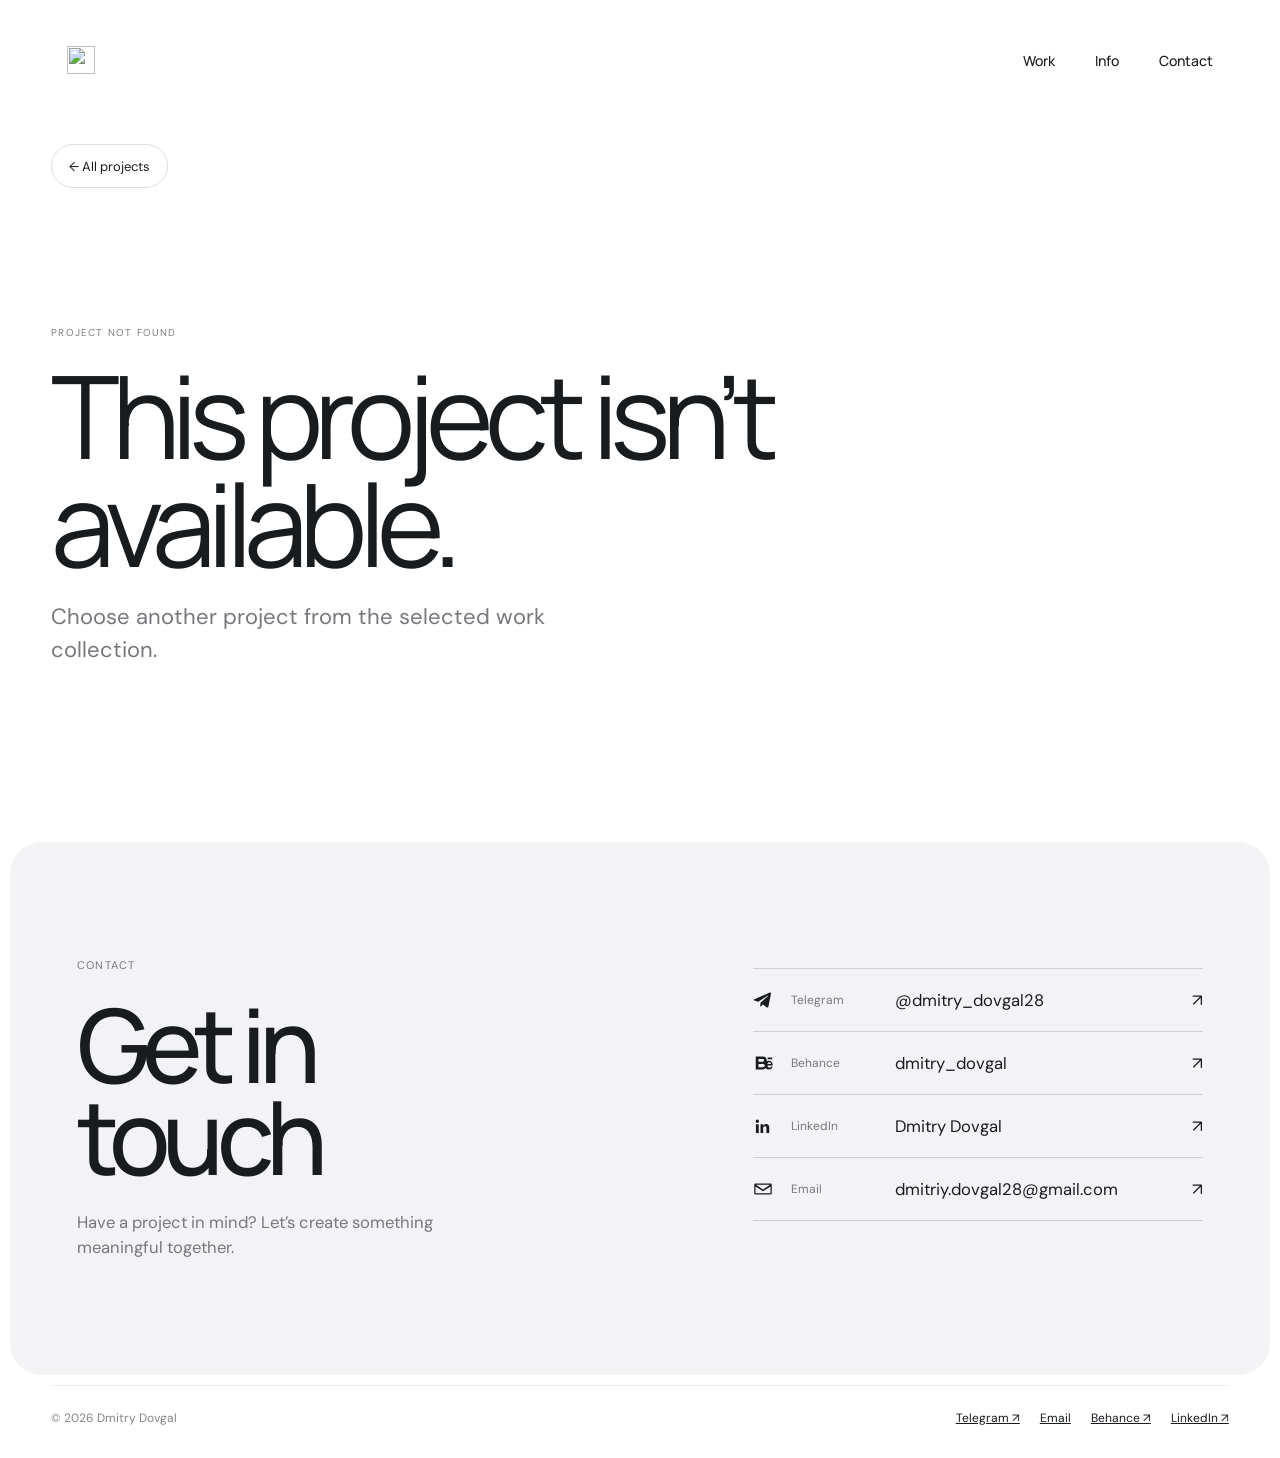
==== case.html @ e8cbb415 "Optimize images, static logo, update Info, unify contact block - Convert case/home images to WebP (a" ====
<!doctype html>
<html lang="en">
<head>
  <meta charset="utf-8" />
  <meta name="viewport" content="width=device-width, initial-scale=1" />
  <meta name="theme-color" content="#ffffff" />
  <meta name="description" content="Selected design project by Dmitry Dovgal." />
  <title>Selected project — Dmitry Dovgal</title>
  <script>try { sessionStorage.setItem('portfolio-preloader-seen', '1'); } catch {}</script>
  <link rel="preconnect" href="https://fonts.googleapis.com" />
  <link rel="preconnect" href="https://fonts.gstatic.com" crossorigin />
  <link href="https://fonts.googleapis.com/css2?family=DM+Sans:wght@300;400;500;600&family=Manrope:wght@300;400;500;600&display=swap" rel="stylesheet" />
  <link rel="stylesheet" href="./case.css" />
  <link rel="stylesheet" href="./cursor.css" />
  <script src="./case.js" defer></script>
  <script src="./cursor.js" defer></script>
</head>
<body>
  <header class="case-header">
    <a class="brand case-logo" href="./index.html?skipPreloader=1#top" aria-label="Dmitry Dovgal — home">
      <span class="brand-mark-shell"><img class="brand-mark" src="./assets/de-pedrini-logo.svg" alt="" /></span>
    </a>
    <nav class="main-nav" aria-label="Main navigation"><a href="./index.html?skipPreloader=1#top">Work</a><a href="./index.html?about=1&amp;skipPreloader=1#top">Info</a><a href="mailto:dmitriy.dovgal28@gmail.com">Contact</a></nav>
  </header>
  <main id="case-content" class="case-page">
    <a class="case-back" href="./index.html?skipPreloader=1#top">← All projects</a>
    <section class="case-intro">
      <p class="case-eyebrow" id="case-category">SELECTED PROJECT</p>
      <h1 id="case-title">Loading project…</h1>
      <p class="case-summary" id="case-summary"></p>
    </section>
    <figure class="case-cover"><img id="case-image" alt="" /><figcaption id="case-caption"></figcaption></figure>
    <section class="case-overview">
      <div><p class="case-eyebrow">PROJECT OVERVIEW</p><h2 id="overview-title"></h2></div>
      <p id="overview-copy"></p>
    </section>
    <nav class="case-pagination" aria-label="Browse projects"><a id="previous-project" href="#"><span>PREVIOUS PROJECT</span><strong>←</strong></a><a id="next-project" href="#"><span>NEXT PROJECT</span><strong>→</strong></a></nav>
  </main>
  <section class="contact-section" id="contact" aria-labelledby="contact-title">
    <div class="contact-copy"><p class="contact-eyebrow">CONTACT</p><h2 id="contact-title">Get in<br />touch</h2><p>Have a project in mind? Let’s create something meaningful together.</p></div>
    <nav class="contact-links" aria-label="Contact links">
      <a href="https://t.me/dmitry_dovgal28" target="_blank" rel="noreferrer"><svg class="contact-icon" viewBox="0 0 24 24" aria-hidden="true"><path d="M21.6 4.4 18.4 20c-.2 1.1-.8 1.4-1.7.9l-4.8-3.5-2.3 2.2c-.3.3-.5.5-1 .5l.4-4.9 9-8.1c.4-.4-.1-.6-.6-.2L6.3 14.1l-4.7-1.5c-1-.3-1-1 .2-1.5L20.1 3c.9-.3 1.7.2 1.5 1.4Z"/></svg><span>Telegram</span><strong>@dmitry_dovgal28</strong><i aria-hidden="true">↗</i></a>
      <a href="https://www.behance.net/dmitry_dovgal" target="_blank" rel="noreferrer"><svg class="contact-icon contact-icon--brand" viewBox="0 0 24 24" aria-hidden="true"><path d="M3 5h8a4 4 0 0 1 2.7 7A4.2 4.2 0 0 1 11 19H3V5Zm3 2.5v3.2h4.3c1.1 0 1.8-.6 1.8-1.6s-.7-1.6-1.8-1.6H6Zm0 5.6v3.4h4.8c1.2 0 2-.6 2-1.7s-.8-1.7-2-1.7H6ZM16 6h5v1.8h-5V6Zm5.5 8.6h-5.7c.1 1.6.9 2.4 2.3 2.4.9 0 1.7-.4 1.9-1.1h1.4c-.4 2.1-1.8 3.2-4 3.2-2.7 0-4.3-1.8-4.3-4.7s1.7-4.8 4.3-4.8 4.1 1.8 4.1 4.6v.4Zm-5.7-1.4h4c-.1-1.2-.8-1.9-1.9-1.9-1.2 0-1.9.7-2.1 1.9Z"/></svg><span>Behance</span><strong>dmitry_dovgal</strong><i aria-hidden="true">↗</i></a>
      <a href="https://www.linkedin.com/in/dmitry-dovgal-58674675/" target="_blank" rel="noreferrer"><svg class="contact-icon" viewBox="0 0 24 24" aria-hidden="true"><path d="M5.2 8.3a2 2 0 1 0 0-4 2 2 0 0 0 0 4ZM3.5 9.8h3.4v10.7H3.5V9.8Zm5.5 0h3.2v1.5h.1a3.5 3.5 0 0 1 3.2-1.8c3.4 0 4 2.2 4 5v6h-3.4v-5.3c0-1.3 0-2.9-1.8-2.9s-2.1 1.4-2.1 2.8v5.4H9V9.8Z"/></svg><span>LinkedIn</span><strong>Dmitry Dovgal</strong><i aria-hidden="true">↗</i></a>
      <a href="mailto:dmitriy.dovgal28@gmail.com"><svg class="contact-icon" viewBox="0 0 24 24" aria-hidden="true"><path d="M3 5.5h18A1.5 1.5 0 0 1 22.5 7v10a1.5 1.5 0 0 1-1.5 1.5H3A1.5 1.5 0 0 1 1.5 17V7A1.5 1.5 0 0 1 3 5.5Zm9 7.1 8.3-5.6H3.7l8.3 5.6Zm0 2.2L3 9v8h18V9l-9 5.8Z"/></svg><span>Email</span><strong>dmitriy.dovgal28@gmail.com</strong><i aria-hidden="true">↗</i></a>
    </nav>
  </section>
  <footer class="case-footer"><span>© <span id="year"></span> Dmitry Dovgal</span><div><a href="https://t.me/dmitry_dovgal28" target="_blank" rel="noreferrer">Telegram ↗</a><a href="mailto:dmitriy.dovgal28@gmail.com">Email</a><a href="https://www.behance.net/dmitry_dovgal" target="_blank" rel="noreferrer">Behance ↗</a><a href="https://www.linkedin.com/in/dmitry-dovgal-58674675/" target="_blank" rel="noreferrer">LinkedIn ↗</a></div></footer>
  <button class="case-scroll-top" id="case-scroll-top" type="button" aria-label="Scroll to top"><span>Up</span><span class="case-scroll-top-arrow" aria-hidden="true">↑</span></button>
</body>
</html>
---- case.css ----
:root{color-scheme:light;--ink:#191c1f;--muted:#77777d;--blue:#345de8;--pad:clamp(20px,4vw,64px);--ease:cubic-bezier(.22,1,.36,1)}*{box-sizing:border-box}html{scroll-behavior:smooth}body{margin:0;color:var(--ink);font-family:"DM Sans",sans-serif;-webkit-font-smoothing:antialiased}.case-header{height:78px;padding:0 var(--pad);display:flex;align-items:center;justify-content:space-between}.case-logo{display:flex;align-items:center;gap:11px;font-size:13px}.case-logo img{width:28px;height:28px;object-fit:contain}.case-header nav{display:flex;gap:26px;font-size:13px}.case-header a,.case-footer a{transition:color .22s ease}.case-header a:hover,.case-footer a:hover,.case-back:hover{color:var(--blue)}.case-page{padding:24px var(--pad) 100px;max-width:1800px;margin:auto}.case-back{display:inline-block;color:#77777d;font-size:13px;transition:color .22s ease}.case-intro{padding:clamp(65px,10vw,150px) 0 clamp(38px,6vw,82px);max-width:920px}.case-eyebrow{color:#7d7d83;font-size:10px;letter-spacing:.12em;text-transform:uppercase}.case-intro h1{font-family:Manrope,"DM Sans",sans-serif;font-size:clamp(48px,9vw,132px);letter-spacing:-.075em;line-height:.94;font-weight:400;margin:22px 0}.case-summary{max-width:580px;color:#77777d;font-size:clamp(16px,1.8vw,22px);line-height:1.5;margin:0}.case-cover{position:relative;margin:0;overflow:hidden;border-radius:clamp(18px,3vw,40px);background:#f1eff8;aspect-ratio:2/1}.case-cover img{width:100%;height:100%;display:block;object-fit:cover;animation:cover-in 1.1s var(--ease) both}.case-cover figcaption{position:absolute;left:clamp(20px,3vw,48px);bottom:clamp(18px,2.8vw,42px);color:white;font-size:12px;text-shadow:0 2px 10px #0006}.case-cover::after{content:"";position:absolute;inset:50% 0 0;background:linear-gradient(transparent,#0005);pointer-events:none}.case-cover figcaption{z-index:1}.case-cover--superearn{background:radial-gradient(ellipse at 20% 22%,#fff 0 5%,transparent 34%),radial-gradient(ellipse at 82% 18%,rgba(255,255,255,.9),transparent 33%),linear-gradient(155deg,#cff1ff 10%,#e4f7ff 45%,#cff1ff 100%)}.case-cover--superearn #case-image{position:absolute;left:-5%;top:5%;width:76%;height:130%;object-fit:contain}.case-cover-layer{position:absolute!important;z-index:1;object-fit:contain!important}.case-cover-welcome{right:1%;top:14%;width:43%;height:112%!important}.case-cover-mascot{right:7%;top:2%;width:23%;height:54%!important}.case-cover--superearn figcaption{color:#191c1f;text-shadow:none;z-index:4}.case-cover--superearn::after{z-index:3;background:linear-gradient(transparent,rgba(255,255,255,.35))}.case-cover--deepden #case-image{object-position:center}.case-cover--crocobit #case-image{object-position:top}.case-cover--artbot #case-image{object-position:center}.case-overview{display:grid;grid-template-columns:minmax(180px,.7fr) minmax(260px,1fr);gap:40px;padding:clamp(55px,8vw,110px) 0;border-bottom:1px solid #e9e9eb}.case-overview h2{font-family:Manrope,sans-serif;font-size:clamp(30px,4vw,56px);letter-spacing:-.06em;line-height:1;margin:16px 0}.case-overview>p{max-width:580px;color:#6e6e74;line-height:1.7;font-size:16px;margin:24px 0 0}.case-pagination{display:grid;grid-template-columns:1fr 1fr;gap:20px;padding-top:26px}.case-pagination a{display:grid;grid-template-columns:1fr auto;align-items:center;gap:10px;padding:20px 0;color:var(--ink)}.case-pagination a:last-child{text-align:right}.case-pagination span{font-size:9px;letter-spacing:.1em;color:#85858a}.case-pagination strong{font-size:22px;font-weight:400;grid-row:1/3;grid-column:2}.case-pagination a:last-child strong{grid-column:1;grid-row:1/3}.case-pagination b{font-size:15px;font-weight:500;grid-column:1}.case-pagination a:last-child b{grid-column:2}.case-footer{margin:0 var(--pad);padding:24px 0 32px;border-top:1px solid #ededed;display:flex;justify-content:space-between;color:#858589;font-size:12px}.case-footer div{display:flex;gap:20px}.case-footer a{color:var(--ink)}@keyframes cover-in{from{opacity:.3;transform:scale(1.025)}to{opacity:1;transform:scale(1)}}@media(max-width:700px){.case-header{height:64px}.case-header nav{gap:15px;font-size:12px}.case-logo span{display:none}.case-page{padding-top:16px;padding-bottom:62px}.case-intro{padding-top:80px}.case-cover{aspect-ratio:1.08/1;border-radius:20px}.case-overview{grid-template-columns:1fr;gap:4px;padding:48px 0}.case-overview>p{margin-top:8px}.case-pagination{gap:10px}.case-pagination a{padding:15px 0}.case-pagination b{font-size:13px}.case-footer{font-size:11px;gap:12px;flex-direction:column}.case-footer div{gap:15px}}@media(prefers-reduced-motion:reduce){*,*::before,*::after{animation-duration:.01ms!important;scroll-behavior:auto!important;transition-duration:.01ms!important}}

/* BeeXpay editorial case layout */
.case-page--beexpay .case-intro{max-width:1100px;padding-top:clamp(58px,8vw,112px);padding-bottom:clamp(42px,6vw,82px)}
.case-page--beexpay .case-intro h1{font-size:clamp(58px,10vw,144px);margin:18px 0 24px}
.case-page--beexpay .case-cover{aspect-ratio:auto;border-radius:clamp(18px,2.4vw,34px);background:#f3eff9;box-shadow:0 26px 90px #34237c12}
.case-page--beexpay .case-cover img{height:auto;object-fit:contain}
.case-page--beexpay .case-cover::after,.case-page--beexpay .case-cover figcaption{display:none}
.case-page--beexpay .case-overview{border-bottom:0;padding:clamp(62px,9vw,132px) 0 clamp(58px,8vw,110px)}
.case-page--beexpay .case-overview>p{max-width:690px}
.beexpay-details{border-top:1px solid #e9e9eb}
.beexpay-brief{display:grid;grid-template-columns:minmax(250px,.8fr) minmax(300px,1fr);gap:clamp(32px,8vw,130px);padding:clamp(62px,9vw,128px) 0;border-bottom:1px solid #e9e9eb}
.beexpay-brief h2,.beexpay-deliverables h2,.beexpay-gallery-heading h2{font:400 clamp(34px,5.2vw,72px)/.98 Manrope,"DM Sans",sans-serif;letter-spacing:-.065em;margin:18px 0 0;max-width:620px}
.beexpay-brief-copy{max-width:650px;padding-top:12px;color:#74747a;font-size:clamp(15px,1.35vw,18px);line-height:1.75}
.beexpay-brief-copy p{margin:0 0 18px}
.beexpay-facts{display:grid;grid-template-columns:1.15fr 1.4fr .65fr;gap:clamp(28px,5vw,76px);padding:clamp(44px,6vw,82px) 0;border-bottom:1px solid #e9e9eb}
.beexpay-facts .case-eyebrow,.beexpay-deliverables .case-eyebrow,.beexpay-gallery .case-eyebrow{margin:0 0 20px}
.beexpay-project-info{display:grid;grid-template-columns:minmax(250px,.8fr) minmax(300px,1fr);gap:clamp(32px,8vw,130px);padding:clamp(62px,9vw,128px) 0;border-bottom:1px solid #e9e9eb}
.beexpay-project-info-heading h2{font:600 clamp(38px,4.4vw,64px)/.98 Manrope,"DM Sans",sans-serif;letter-spacing:-.06em;margin:16px 0 0;max-width:620px}
.beexpay-project-facts{display:grid;grid-template-columns:1fr 1fr;gap:0 30px;margin:0;padding-top:10px}
.beexpay-project-facts>div{padding:18px 0;border-bottom:1px solid rgba(25,28,31,.12)}
.beexpay-project-facts dt{margin:0 0 7px;color:#85858a;font-size:11px;letter-spacing:.08em;text-transform:uppercase}
.beexpay-project-facts dd{margin:0;color:#3e3e44;font-size:15px;line-height:1.55}
.beexpay-project-facts>div:nth-last-child(-n+2){border-bottom:0}
.beexpay-project-facts .beexpay-project-facts-wide{grid-column:1/-1;padding-top:24px}
.project-facts{display:grid;grid-template-columns:minmax(250px,.8fr) minmax(300px,1fr);gap:clamp(32px,8vw,130px);padding:clamp(62px,9vw,128px) 0;border-bottom:1px solid color-mix(in srgb,var(--ink) 14%,transparent)}
.project-facts-heading h2{font:600 clamp(38px,4.4vw,64px)/.98 Manrope,"DM Sans",sans-serif;letter-spacing:-.06em;margin:16px 0 0;max-width:620px;color:var(--ink)}
.project-fact-list{display:grid;grid-template-columns:1fr 1fr;gap:0 30px;margin:0;padding-top:10px}
.project-fact-list>div{padding:18px 0;border-bottom:1px solid color-mix(in srgb,var(--ink) 14%,transparent)}
.project-fact-list dt{margin:0 0 7px;color:var(--muted);font-size:11px;letter-spacing:.08em;text-transform:uppercase}
.project-fact-list dd{margin:0;color:var(--ink);font-size:15px;line-height:1.55}
.project-fact-list .project-fact-wide{grid-column:1/-1}
.project-fact-list>div:last-child{border-bottom:0}
.project-metric-list{display:grid;grid-template-columns:repeat(3,minmax(0,1fr));gap:16px;margin-top:10px!important}
.project-metric-list>span{display:flex;flex-direction:column;gap:6px}
.project-metric-list strong{color:var(--blue);font:600 clamp(28px,3vw,42px)/1 Manrope,"DM Sans",sans-serif;letter-spacing:-.06em}
.project-metric-list small{color:var(--muted);font-size:11px;line-height:1.35}
.beexpay-tags,.beexpay-list{list-style:none;margin:0;padding:0}
.beexpay-tags{display:flex;flex-wrap:wrap;gap:8px}
.beexpay-tags li{border:1px solid #e6e5e9;border-radius:99px;padding:9px 13px;font-size:12px;color:#55555c;background:#fff9}
.beexpay-list{display:grid;gap:12px;color:#55555c;font-size:13px;line-height:1.5}
.beexpay-deliverables{display:grid;grid-template-columns:minmax(250px,.8fr) minmax(350px,1fr);gap:clamp(32px,8vw,130px);padding:clamp(62px,9vw,128px) 0;border-bottom:1px solid #e9e9eb}
.beexpay-list--columns{grid-template-columns:1fr 1fr;gap:14px 30px;padding-top:10px}
.beexpay-list--columns li{position:relative;padding-left:17px}
.beexpay-list--columns li::before{content:"";position:absolute;width:5px;height:5px;left:0;top:.62em;border-radius:50%;background:#a18ef3}
.beexpay-gallery{padding-top:clamp(64px,9vw,128px)}
.beexpay-gallery-heading{margin-bottom:clamp(30px,5vw,68px)}
.beexpay-gallery-heading h2{margin-top:14px}
.beexpay-shot{margin:0 0 clamp(34px,5vw,70px)}
.beexpay-shot img{display:block;width:100%;height:auto;border-radius:clamp(14px,2vw,28px);background:#f1edf6;box-shadow:0 24px 80px #34237c0d}
.beexpay-shot figcaption{display:flex;gap:16px;align-items:center;padding:14px 4px 0;color:#77777d;font-size:12px}
.beexpay-shot figcaption span{font-size:10px;letter-spacing:.1em;color:#a18ef3}
.reveal-on-scroll{opacity:0;transform:translateY(28px);transition:opacity .8s var(--ease),transform .8s var(--ease)}
.reveal-on-scroll.is-visible{opacity:1;transform:translateY(0)}
@media(max-width:760px){.case-page--beexpay .case-intro{padding-top:70px}.case-page--beexpay .case-intro h1{font-size:clamp(58px,16vw,94px)}.beexpay-brief,.beexpay-project-info,.beexpay-deliverables,.project-facts{grid-template-columns:1fr;gap:24px}.beexpay-project-facts,.project-fact-list{padding-top:0;gap:0 18px}.beexpay-project-facts dd,.project-fact-list dd{font-size:14px}.project-metric-list{gap:10px}.project-metric-list strong{font-size:30px}.project-metric-list small{font-size:10px}.beexpay-facts{grid-template-columns:1fr 1fr;gap:34px 24px}.beexpay-facts>div:nth-child(2){grid-column:1/-1}.beexpay-list--columns{grid-template-columns:1fr}.beexpay-shot figcaption{padding-top:10px}}
@media(max-width:440px){.beexpay-facts{grid-template-columns:1fr}.beexpay-facts>div:nth-child(2){grid-column:auto}}
@media(prefers-reduced-motion:reduce){.reveal-on-scroll{opacity:1;transform:none}}
.beexpay-live-link{display:inline-flex;align-items:center;gap:22px;margin-top:24px;padding:13px 17px;border:1px solid #dfdfe3;border-radius:999px;color:var(--ink);font-size:13px;text-decoration:none;transition:background .25s ease,color .25s ease,border-color .25s ease,transform .25s var(--ease)}
.beexpay-live-link span{font-size:16px;transition:transform .25s var(--ease)}
.beexpay-live-link:hover{color:#fff;background:#191c1f;border-color:#191c1f;transform:translateY(-2px)}
.beexpay-live-link:hover span{transform:translate(2px,-2px)}
@media(max-width:760px){.beexpay-live-link{margin-top:20px}}
.case-logo span{display:none}
.case-back{height:44px;display:inline-flex;align-items:center;gap:10px;padding:0 17px;border:1px solid rgba(255,255,255,.62);border-radius:999px;background:rgba(255,255,255,.3);backdrop-filter:blur(14px) saturate(1.35);-webkit-backdrop-filter:blur(14px) saturate(1.35);box-shadow:0 8px 28px rgba(15,15,18,.1),inset 0 1px 0 rgba(255,255,255,.5);color:var(--ink);font-size:13px;transition:background .25s ease,box-shadow .25s ease,transform .3s var(--ease)}
.case-back:hover{color:var(--ink);background:rgba(255,255,255,.55);box-shadow:0 10px 32px rgba(15,15,18,.14),inset 0 1px 0 rgba(255,255,255,.62);transform:translateY(-1px)}
.case-page--beexpay .case-cover{width:100%;max-width:100%;margin-left:0}
.case-page--beexpay .beexpay-shot img{width:100%;max-width:100%;height:auto;margin-left:0;object-fit:cover}
.beexpay-shot figcaption{display:none}
.beexpay-gallery-heading h2{margin-top:0}
.case-pagination a{grid-template-columns:minmax(0,1fr) auto;grid-template-rows:auto auto;column-gap:12px;row-gap:6px}
.case-pagination a span{grid-column:1;grid-row:1}
.case-pagination a b{grid-column:1;grid-row:2}
.case-pagination a strong{grid-column:2;grid-row:1/3;align-self:center;justify-self:end;line-height:1}
.case-pagination a:last-child span,.case-pagination a:last-child b{grid-column:2}
.case-pagination a:last-child strong{grid-column:1;justify-self:start}
.case-page--beexpay .case-overview h2,.case-page--beexpay .beexpay-brief h2,.case-page--beexpay .beexpay-deliverables h2,.case-page--beexpay .beexpay-gallery-heading h2{font-family:Manrope,"DM Sans",sans-serif;font-size:clamp(38px,4.4vw,64px);font-weight:600;letter-spacing:-.06em;line-height:.98;margin:16px 0 0}
.case-page--beexpay .case-overview,.case-page--beexpay .beexpay-brief,.case-page--beexpay .beexpay-deliverables{grid-template-columns:minmax(0,.8fr) minmax(0,1fr);column-gap:clamp(32px,6vw,92px);align-items:start}
.case-page--beexpay .case-overview>p,.case-page--beexpay .beexpay-brief-copy,.case-page--beexpay .beexpay-deliverables .beexpay-list{max-width:unset;padding-top:40px;margin-top:0;color:#6e6e74;font-size:16px;line-height:1.7;font-weight:400}
.case-page--beexpay .beexpay-list--columns{grid-template-columns:1fr}
@media(max-width:760px){.case-page--beexpay .case-overview,.case-page--beexpay .beexpay-brief,.case-page--beexpay .beexpay-deliverables{grid-template-columns:1fr;gap:24px}.case-page--beexpay .case-overview>p,.case-page--beexpay .beexpay-brief-copy,.case-page--beexpay .beexpay-deliverables .beexpay-list{padding-top:0;font-size:15px}}
.case-page--evadex .case-intro{max-width:1100px;padding-top:clamp(58px,8vw,112px);padding-bottom:clamp(42px,6vw,82px)}
.case-page--evadex .case-intro h1{font-size:clamp(58px,10vw,144px);margin:18px 0 24px}
.case-page--evadex .case-cover{aspect-ratio:auto;border-radius:clamp(18px,2.4vw,34px);background:#030605;box-shadow:0 26px 90px #03120e22}
.case-page--evadex .case-cover img{height:auto;object-fit:contain}
.case-page--evadex .case-cover::after,.case-page--evadex .case-cover figcaption{display:none}
.case-page--evadex .case-overview{border-bottom:0;padding:clamp(62px,9vw,132px) 0 clamp(58px,8vw,110px)}
.case-page--evadex .case-overview>p{max-width:unset}
.case-page--evadex .case-overview h2,.case-page--evadex .evadex-brief h2,.case-page--evadex .evadex-deliverables h2,.case-page--evadex .evadex-gallery-heading h2{font-family:Manrope,"DM Sans",sans-serif;font-size:clamp(38px,4.4vw,64px);font-weight:600;letter-spacing:-.06em;line-height:.98;margin:16px 0 0}
.case-page--evadex .case-overview,.case-page--evadex .evadex-brief,.case-page--evadex .evadex-deliverables{grid-template-columns:minmax(0,.8fr) minmax(0,1fr);column-gap:clamp(32px,6vw,92px);align-items:start}
.case-page--evadex .case-overview>p,.evadex-brief-copy,.case-page--evadex .evadex-deliverables .evadex-list{max-width:unset;padding-top:40px;margin-top:0;color:#6e6e74;font-size:16px;line-height:1.7;font-weight:400}
.evadex-details{border-top:1px solid #e9e9eb}
.evadex-brief,.evadex-deliverables{display:grid;padding:clamp(62px,9vw,128px) 0;border-bottom:1px solid #e9e9eb}
.evadex-brief-copy p{margin:0 0 18px}
.evadex-list{list-style:none;margin:0;padding-left:0;display:grid;grid-template-columns:1fr;gap:14px}
.evadex-list li{position:relative;padding-left:18px}
.evadex-list li::before{content:"";position:absolute;left:0;top:.68em;width:5px;height:5px;border-radius:50%;background:#16ae8d}
.evadex-gallery{padding-top:clamp(64px,9vw,128px)}
.evadex-gallery-heading{margin-bottom:clamp(30px,5vw,68px)}
.evadex-gallery-heading h2{margin-top:0!important}
.evadex-shot{margin:0 0 clamp(34px,5vw,70px)}
.evadex-shot img{display:block;width:100%;height:auto;border-radius:clamp(14px,2vw,28px);background:#030605;box-shadow:0 24px 80px #03120e12}
.case-page--evadex .evadex-shot img{width:100%;max-width:100%;height:auto;object-fit:cover}
.evadex-shot.reveal-on-scroll{opacity:0;transform:translateY(28px);transition:opacity .8s var(--ease),transform .8s var(--ease)}
.evadex-shot.reveal-on-scroll.is-visible{opacity:1;transform:translateY(0)}
@media(max-width:760px){.case-page--evadex .case-intro{padding-top:70px}.case-page--evadex .case-intro h1{font-size:clamp(58px,16vw,94px)}.case-page--evadex .case-overview,.case-page--evadex .evadex-brief,.case-page--evadex .evadex-deliverables{grid-template-columns:1fr;gap:24px}.case-page--evadex .case-overview>p,.case-page--evadex .evadex-brief-copy,.case-page--evadex .evadex-deliverables .evadex-list{padding-top:0;font-size:15px}}
@media(prefers-reduced-motion:reduce){.evadex-shot.reveal-on-scroll{opacity:1;transform:none}}
.case-page--artbot .case-intro{max-width:1100px;padding-top:clamp(58px,8vw,112px);padding-bottom:clamp(42px,6vw,82px)}
.case-page--artbot .case-intro h1{font-size:clamp(58px,10vw,144px);margin:18px 0 24px}
.case-page--artbot .case-cover{aspect-ratio:auto;border-radius:clamp(18px,2.4vw,34px);background:#090b57;box-shadow:0 26px 90px #161a8a1c}
.case-page--artbot .case-cover img{height:auto;object-fit:contain}
.case-page--artbot .case-cover::after,.case-page--artbot .case-cover figcaption{display:none}
.case-page--artbot .case-overview{border-bottom:0;padding:clamp(62px,9vw,132px) 0 clamp(58px,8vw,110px)}
.case-page--artbot .case-overview>p{max-width:unset}
.case-page--artbot .case-overview h2,.case-page--artbot .artbot-brief h2,.case-page--artbot .artbot-deliverables h2,.case-page--artbot .artbot-gallery-heading h2{font-family:Manrope,"DM Sans",sans-serif;font-size:clamp(38px,4.4vw,64px);font-weight:600;letter-spacing:-.06em;line-height:.98;margin:16px 0 0}
.case-page--artbot .case-overview,.case-page--artbot .artbot-brief,.case-page--artbot .artbot-deliverables{grid-template-columns:minmax(0,.8fr) minmax(0,1fr);column-gap:clamp(32px,6vw,92px);align-items:start}
.case-page--artbot .case-overview>p,.artbot-brief-copy,.case-page--artbot .artbot-deliverables .artbot-list{max-width:unset;padding-top:40px;margin-top:0;color:#6e6e74;font-size:16px;line-height:1.7;font-weight:400}
.artbot-details{border-top:1px solid #e9e9eb}
.artbot-brief,.artbot-deliverables{display:grid;padding:clamp(62px,9vw,128px) 0;border-bottom:1px solid #e9e9eb}
.artbot-brief-copy p{margin:0 0 18px}
.artbot-list{list-style:none;margin:0;padding-left:0;display:grid;grid-template-columns:1fr;gap:14px}
.artbot-list li{position:relative;padding-left:18px}
.artbot-list li::before{content:"";position:absolute;left:0;top:.68em;width:5px;height:5px;border-radius:50%;background:#4545e9}
.artbot-gallery{padding-top:clamp(64px,9vw,128px)}
.artbot-gallery-heading{margin-bottom:clamp(30px,5vw,68px)}
.artbot-gallery-heading h2{margin-top:0!important}
.artbot-shot{margin:0 0 clamp(34px,5vw,70px)}
.artbot-shot img{display:block;width:100%;height:auto;border-radius:clamp(14px,2vw,28px);background:#090b57;box-shadow:0 24px 80px #161a8a14}
.case-page--artbot .artbot-shot img{width:100%;max-width:100%;height:auto;object-fit:cover}
.artbot-shot.reveal-on-scroll{opacity:0;transform:translateY(28px);transition:opacity .8s var(--ease),transform .8s var(--ease)}
.artbot-shot.reveal-on-scroll.is-visible{opacity:1;transform:translateY(0)}
@media(max-width:760px){.case-page--artbot .case-intro{padding-top:70px}.case-page--artbot .case-intro h1{font-size:clamp(58px,16vw,94px)}.case-page--artbot .case-overview,.case-page--artbot .artbot-brief,.case-page--artbot .artbot-deliverables{grid-template-columns:1fr;gap:24px}.case-page--artbot .case-overview>p,.case-page--artbot .artbot-brief-copy,.case-page--artbot .artbot-deliverables .artbot-list{padding-top:0;font-size:15px}}
@media(prefers-reduced-motion:reduce){.artbot-shot.reveal-on-scroll{opacity:1;transform:none}}

/* Consistent blue hover treatment for case navigation and actions. */
.case-back,.beexpay-live-link{transition:background-color .25s ease,color .25s ease,border-color .25s ease,box-shadow .25s ease,transform .25s var(--ease)}
.case-back{display:inline-flex;align-items:center;gap:22px;padding:13px 17px;border:1px solid #dfdfe3;border-radius:999px;background:transparent;backdrop-filter:none;-webkit-backdrop-filter:none;box-shadow:none;color:var(--ink);font-size:13px;text-decoration:none}
.case-back:hover,.case-back:focus-visible,.beexpay-live-link:hover,.beexpay-live-link:focus-visible{background:#3239F1!important;border-color:#3239F1!important;color:#fff!important;box-shadow:none!important;outline:none}
.case-pagination a{padding:20px 18px;border:1px solid transparent;border-radius:14px;transition:background-color .25s ease,color .25s ease,border-color .25s ease,transform .25s var(--ease)}
.case-pagination a:hover,.case-pagination a:focus-visible{background:#3239F1;border-color:#3239F1;color:#fff;transform:translateY(-2px);outline:none}
.case-pagination a:hover *,.case-pagination a:focus-visible *{color:#fff}

/* Match the portfolio header across all project pages. */
.case-header{height:120px;padding:0 clamp(24px,5.2vw,100px);font-family:Manrope,"DM Sans",sans-serif}
.case-header .case-logo{display:flex;align-items:center;gap:0}
.case-header .brand-mark-shell{position:relative;display:block;width:28px;height:28px;flex:0 0 28px}
.case-header .brand-mark{position:absolute;inset:0;width:28px;height:28px;display:block;opacity:1;transition:opacity .24s ease}
.case-header .main-nav{display:flex;align-items:center;gap:40px;font-size:14px;font-weight:500}
.case-header .main-nav a,.case-header .main-nav a:link,.case-header .main-nav a:visited,.case-header .main-nav a:active{color:var(--ink);text-decoration:none;transition:color .25s ease,opacity .25s ease}
.case-header .main-nav a:hover{color:#345de8;opacity:1}
@media(max-width:900px){.case-header{height:88px}.case-header .main-nav{gap:24px}}
@media(max-width:640px){.case-header{height:72px;padding-inline:22px}.case-header .main-nav{gap:16px;font-size:12px}}

/* SuperEarn text-led project details. */
.case-page--superearn .case-overview h2,.case-page--superearn .superearn-brief h2,.case-page--superearn .superearn-deliverables h2{font-family:Manrope,"DM Sans",sans-serif;font-size:clamp(38px,4.4vw,64px);font-weight:600;letter-spacing:-.06em;line-height:.98;margin:16px 0 0}
.case-page--superearn .case-overview,.case-page--superearn .superearn-brief,.case-page--superearn .superearn-deliverables{grid-template-columns:minmax(0,.8fr) minmax(0,1fr);column-gap:clamp(32px,6vw,92px);align-items:start}
.case-page--superearn .case-overview>p,.case-page--superearn .superearn-brief-copy,.case-page--superearn .superearn-deliverables .superearn-list{max-width:unset;padding-top:40px;margin:0;color:#6e6e74;font-size:16px;line-height:1.7;font-weight:400}
.superearn-details{border-top:1px solid #e9e9eb}
.superearn-brief,.superearn-deliverables{display:grid;padding:clamp(62px,9vw,128px) 0;border-bottom:1px solid #e9e9eb}
.superearn-brief-copy p{margin:0 0 18px}
.superearn-list{list-style:none;margin:0;padding-left:0;display:grid;gap:14px}
.superearn-list li{position:relative;padding-left:18px}
.superearn-list li::before{content:"";position:absolute;left:0;top:.68em;width:5px;height:5px;border-radius:50%;background:#3239f1}
@media(max-width:760px){.case-page--superearn .case-intro{padding-top:70px}.case-page--superearn .case-intro h1{font-size:clamp(58px,16vw,94px)}.case-page--superearn .case-overview,.case-page--superearn .superearn-brief,.case-page--superearn .superearn-deliverables{grid-template-columns:1fr;gap:24px}.case-page--superearn .case-overview>p,.case-page--superearn .superearn-brief-copy,.case-page--superearn .superearn-deliverables .superearn-list{padding-top:0;font-size:15px}}
@media(prefers-reduced-motion:reduce){.case-page--superearn .reveal-on-scroll{opacity:1;transform:none}}
.case-page--superearn .case-cover{aspect-ratio:auto;background:#d9f5ff}
.case-page--superearn .case-cover #case-image{position:static;display:block;width:100%;height:auto;object-fit:contain}
.case-page--superearn .case-cover::after,.case-page--superearn .case-cover figcaption{display:none}
.superearn-gallery{padding-top:clamp(64px,9vw,128px)}
.superearn-shot{margin:0 0 clamp(34px,5vw,70px);overflow:hidden;border-radius:clamp(14px,2vw,28px);background:#d9f5ff}
.superearn-shot img{display:block;width:100%;height:auto}
.superearn-shot--features{background:transparent}
.superearn-gallery-row{display:grid;grid-template-columns:repeat(2,minmax(0,1fr));align-items:start;gap:clamp(16px,2vw,30px)}
.superearn-gallery-row .superearn-shot{margin-bottom:clamp(34px,5vw,70px)}
@media(max-width:760px){.superearn-gallery-row{grid-template-columns:1fr}}

/* CrocoBit text-led project details. */
.case-page--crocobit .case-overview h2,.case-page--crocobit .crocobit-brief h2,.case-page--crocobit .crocobit-deliverables h2,.case-page--crocobit .crocobit-stack h2{font-family:Manrope,"DM Sans",sans-serif;font-size:clamp(38px,4.4vw,64px);font-weight:600;letter-spacing:-.06em;line-height:.98;margin:16px 0 0}
.case-page--crocobit .case-overview,.case-page--crocobit .crocobit-brief,.case-page--crocobit .crocobit-deliverables,.case-page--crocobit .crocobit-stack{grid-template-columns:minmax(0,.8fr) minmax(0,1fr);column-gap:clamp(32px,6vw,92px);align-items:start}
.case-page--crocobit .case-overview>p,.case-page--crocobit .crocobit-brief-copy,.case-page--crocobit .crocobit-deliverables .crocobit-list,.case-page--crocobit .crocobit-stack-copy{max-width:unset;padding-top:40px;margin:0;color:#6e6e74;font-size:16px;line-height:1.7;font-weight:400}
.crocobit-details{border-top:1px solid #e9e9eb}
.crocobit-brief,.crocobit-deliverables,.crocobit-stack{display:grid;padding:clamp(62px,9vw,128px) 0;border-bottom:1px solid #e9e9eb}
.crocobit-brief-copy p,.crocobit-stack-copy p{margin:0 0 18px}
.crocobit-list{list-style:none;margin:0;padding-left:0;display:grid;gap:14px}
.crocobit-list li{position:relative;padding-left:18px}
.crocobit-list li::before{content:"";position:absolute;left:0;top:.68em;width:5px;height:5px;border-radius:50%;background:#00d83d}
@media(max-width:760px){.case-page--crocobit .case-intro{padding-top:70px}.case-page--crocobit .case-intro h1{font-size:clamp(58px,16vw,94px)}.case-page--crocobit .case-overview,.case-page--crocobit .crocobit-brief,.case-page--crocobit .crocobit-deliverables,.case-page--crocobit .crocobit-stack{grid-template-columns:1fr;gap:24px}.case-page--crocobit .case-overview>p,.case-page--crocobit .crocobit-brief-copy,.case-page--crocobit .crocobit-deliverables .crocobit-list,.case-page--crocobit .crocobit-stack-copy{padding-top:0;font-size:15px}}
@media(prefers-reduced-motion:reduce){.case-page--crocobit .reveal-on-scroll{opacity:1;transform:none}}

/* CrocoBit dark green visual theme. */
body.theme-crocobit{--ink:#f3f7f2;--muted:#a4ada6;--blue:#21ed4b;color:var(--ink);background-color:#050807;background-image:radial-gradient(ellipse at 82% 22%,rgba(0,220,54,.12),transparent 38%),radial-gradient(ellipse at 12% 72%,rgba(0,130,49,.1),transparent 42%),linear-gradient(150deg,#070b08 0%,#030504 58%,#07100a 100%)}
.theme-crocobit .case-header .brand-mark-shell{filter:brightness(0) invert(1)}
.theme-crocobit .case-header .main-nav a,.theme-crocobit .case-header .main-nav a:link,.theme-crocobit .case-header .main-nav a:visited,.theme-crocobit .case-header .main-nav a:active{color:#eef3ee}
.theme-crocobit .case-header .main-nav a:hover,.theme-crocobit .case-footer a:hover{color:#21ed4b}
.theme-crocobit .case-back{border-color:rgba(235,245,237,.24);color:#f3f7f2}
.theme-crocobit .case-back:hover,.theme-crocobit .case-back:focus-visible,.theme-crocobit .beexpay-live-link:hover,.theme-crocobit .beexpay-live-link:focus-visible{background:#19df42!important;border-color:#19df42!important;color:#041006!important;box-shadow:none!important}
.theme-crocobit .case-eyebrow{color:#a1aaa3}
.theme-crocobit .case-intro h1,.theme-crocobit .case-overview h2,.theme-crocobit .crocobit-details h2{color:#f4f7f4}
.theme-crocobit .case-summary,.theme-crocobit .case-overview>p,.theme-crocobit .crocobit-brief-copy,.theme-crocobit .crocobit-list,.theme-crocobit .crocobit-stack-copy{color:#b7c0b9}
.theme-crocobit .case-overview,.theme-crocobit .crocobit-details,.theme-crocobit .crocobit-brief,.theme-crocobit .crocobit-deliverables,.theme-crocobit .crocobit-stack{border-color:rgba(226,239,228,.15)}
.theme-crocobit .crocobit-list li::before{background:#21ed4b}
.theme-crocobit .case-footer{border-color:rgba(226,239,228,.18);color:#a7b0a9}
.theme-crocobit .case-footer a{color:#eef3ee}
.theme-crocobit .case-pagination a{color:#f3f7f2}
.theme-crocobit .case-pagination span{color:#9ea89f}
.theme-crocobit .case-pagination a:hover,.theme-crocobit .case-pagination a:focus-visible{background:#19df42;border-color:#19df42;color:#041006}
.theme-crocobit .case-pagination a:hover *,.theme-crocobit .case-pagination a:focus-visible *{color:#041006}
.theme-crocobit .case-pagination a:hover span,.theme-crocobit .case-pagination a:focus-visible span{color:#17331d}
@media(max-width:760px){.theme-crocobit .case-footer{background:transparent}}

/* ArtBot dark blue visual theme. */
body.theme-artbot{--ink:#f4f5ff;--muted:#a9abc4;--blue:#625cff;color:var(--ink);background-color:#08091f;background-image:radial-gradient(ellipse at 78% 20%,rgba(66,72,255,.22),transparent 40%),radial-gradient(ellipse at 14% 75%,rgba(35,43,174,.2),transparent 43%),linear-gradient(150deg,#0a0c2b 0%,#060716 58%,#11133a 100%)}
.theme-artbot .case-header .brand-mark-shell{filter:brightness(0) invert(1)}
.theme-artbot .case-header .main-nav a,.theme-artbot .case-header .main-nav a:link,.theme-artbot .case-header .main-nav a:visited,.theme-artbot .case-header .main-nav a:active{color:#f0f1ff}
.theme-artbot .case-header .main-nav a:hover,.theme-artbot .case-footer a:hover{color:#7772ff}
.theme-artbot .case-back{border-color:rgba(232,234,255,.25);color:#f4f5ff}
.theme-artbot .case-back:hover,.theme-artbot .case-back:focus-visible,.theme-artbot .beexpay-live-link:hover,.theme-artbot .beexpay-live-link:focus-visible{background:#4945f5!important;border-color:#4945f5!important;color:#fff!important;box-shadow:none!important}
.theme-artbot .case-eyebrow{color:#a5a8c7}
.theme-artbot .case-intro h1,.theme-artbot .case-overview h2,.theme-artbot .artbot-details h2{color:#f6f6ff}
.theme-artbot .case-summary,.theme-artbot .case-overview>p,.theme-artbot .artbot-brief-copy,.theme-artbot .artbot-list{color:#c0c2d8}
.theme-artbot .case-overview,.theme-artbot .artbot-details,.theme-artbot .artbot-brief,.theme-artbot .artbot-deliverables{border-color:rgba(225,227,255,.16)}
.theme-artbot .artbot-list li::before{background:#625cff}
.theme-artbot .case-footer{border-color:rgba(225,227,255,.18);color:#aeb0c8}
.theme-artbot .case-footer a{color:#f0f1ff}
.theme-artbot .case-pagination a{color:#f4f5ff}
.theme-artbot .case-pagination span{color:#a6a9c3}
.theme-artbot .case-pagination a:hover,.theme-artbot .case-pagination a:focus-visible{background:#4945f5;border-color:#4945f5;color:#fff}
.theme-artbot .case-pagination a:hover *,.theme-artbot .case-pagination a:focus-visible *{color:#fff}
@media(max-width:760px){.theme-artbot .case-footer{background:transparent}}

/* Floating return-to-top control, tinted to each project's palette. */
.case-scroll-top{position:fixed;z-index:20;right:clamp(18px,3vw,42px);bottom:clamp(18px,3vw,38px);display:inline-flex;align-items:center;justify-content:center;gap:12px;min-width:82px;height:52px;padding:0 18px;border:1px solid rgba(25,28,31,.16);border-radius:999px;background:rgba(255,255,255,.82);backdrop-filter:blur(16px);-webkit-backdrop-filter:blur(16px);color:#191c1f;font:500 13px Manrope,"DM Sans",sans-serif;cursor:pointer;opacity:0;visibility:hidden;transform:translateY(10px);transition:opacity .28s ease,visibility .28s ease,transform .28s var(--ease),background-color .25s ease,border-color .25s ease,color .25s ease}
.case-scroll-top.is-visible{opacity:1;visibility:visible;transform:translateY(0)}
.case-scroll-top:hover,.case-scroll-top:focus-visible{background:var(--up-accent,#3239f1);border-color:var(--up-accent,#3239f1);color:var(--up-hover-ink,#fff);outline:none}
.case-scroll-top-arrow{font-size:18px;line-height:1;transition:transform .25s var(--ease)}
.case-scroll-top:hover .case-scroll-top-arrow,.case-scroll-top:focus-visible .case-scroll-top-arrow{transform:translateY(-2px)}
.theme-beexpay{--up-accent:#8e7df3;--up-hover-ink:#fff}
.theme-eva-dex{--up-accent:#16ae8d;--up-hover-ink:#04150f}
.theme-superearn{--up-accent:#ffd33d;--up-hover-ink:#171500}
.theme-deepden{--up-accent:#7165ff;--up-hover-ink:#fff}
.theme-crocobit{--up-accent:#19df42;--up-hover-ink:#041006}
.theme-artbot{--up-accent:#4945f5;--up-hover-ink:#fff}
.theme-crocobit .case-scroll-top,.theme-artbot .case-scroll-top{background:rgba(12,16,14,.76);border-color:rgba(235,245,237,.24);color:#f3f7f2}
.theme-artbot .case-scroll-top{background:rgba(14,16,48,.78);border-color:rgba(232,234,255,.24);color:#f4f5ff}
@media(max-width:640px){.case-scroll-top{right:18px;bottom:18px;min-width:72px;height:46px;padding:0 15px}}
@media(prefers-reduced-motion:reduce){.case-scroll-top{transition:none}}

/* Shared contact panel on every case page. */

/* BeeXpay dark violet and orange visual theme. */
body.theme-beexpay{--ink:#191c1f;--muted:#77777d;--blue:#8e7df3;color:var(--ink);background-color:#f4f1fa;background-image:radial-gradient(ellipse at 78% 17%,rgba(142,125,243,.16),transparent 40%),radial-gradient(ellipse at 12% 74%,rgba(255,158,95,.09),transparent 38%),linear-gradient(150deg,#faf8fd 0%,#f2eef9 56%,#f7f2fa 100%)}
.theme-beexpay .case-header .brand-mark-shell{filter:none}
.theme-beexpay .case-header .main-nav a,.theme-beexpay .case-header .main-nav a:link,.theme-beexpay .case-header .main-nav a:visited,.theme-beexpay .case-header .main-nav a:active{color:#191c1f}
.theme-beexpay .case-header .main-nav a:hover,.theme-beexpay .case-footer a:hover{color:#8e7df3}
.theme-beexpay .case-back{border-color:rgba(25,28,31,.16);color:#191c1f}
.theme-beexpay .case-back:hover,.theme-beexpay .case-back:focus-visible,.theme-beexpay .beexpay-live-link:hover,.theme-beexpay .beexpay-live-link:focus-visible{background:#8e7df3!important;border-color:#8e7df3!important;color:#fff!important;box-shadow:none!important}
.theme-beexpay .case-eyebrow{color:#77777d}
.theme-beexpay .case-intro h1,.theme-beexpay .case-overview h2,.theme-beexpay .beexpay-details h2{color:#191c1f}
.theme-beexpay .case-summary,.theme-beexpay .case-overview>p,.theme-beexpay .beexpay-brief-copy,.theme-beexpay .beexpay-list{color:#6e6e74}
.theme-beexpay .case-page--beexpay .beexpay-deliverables .beexpay-list{color:#6e6e74}
.theme-beexpay .case-overview,.theme-beexpay .beexpay-details,.theme-beexpay .beexpay-brief,.theme-beexpay .beexpay-deliverables{border-color:rgba(25,28,31,.12)}
.theme-beexpay .beexpay-list--columns li::before{background:#ff9e5f}
.theme-beexpay .beexpay-shot,.theme-beexpay .beexpay-shot img{background:transparent!important}
.theme-beexpay .beexpay-shot img{box-shadow:none}
.theme-beexpay .case-footer{border-color:rgba(25,28,31,.14);color:#858589}
.theme-beexpay .case-footer a{color:#191c1f}
.theme-beexpay .case-pagination a{color:#191c1f}
.theme-beexpay .case-pagination span{color:#85858a}
.theme-beexpay .case-pagination a:hover,.theme-beexpay .case-pagination a:focus-visible{background:#8e7df3;border-color:#8e7df3;color:#fff}
.theme-beexpay .case-pagination a:hover *,.theme-beexpay .case-pagination a:focus-visible *{color:#fff}
.theme-beexpay .case-scroll-top{background:rgba(255,255,255,.82);border-color:rgba(25,28,31,.16);color:#191c1f}
@media(max-width:760px){.theme-beexpay .case-footer{background:transparent}}

/* SuperEarn light sky-blue visual theme. */
body.theme-superearn{--ink:#17232c;--muted:#6f7e88;--blue:#ffd928;--up-accent:#ffd928;--up-hover-ink:#17232c;color:var(--ink);background-color:#f8fcff;background-image:radial-gradient(ellipse at 12% 12%,rgba(255,255,255,.98),transparent 34%),radial-gradient(ellipse at 84% 28%,rgba(193,234,250,.3),transparent 42%),radial-gradient(ellipse at 50% 92%,rgba(255,255,255,.9),transparent 38%),linear-gradient(145deg,#fcfeff 0%,#f3faff 48%,#fbfdff 100%)}
.theme-superearn .case-header .main-nav a,.theme-superearn .case-header .main-nav a:link,.theme-superearn .case-header .main-nav a:visited,.theme-superearn .case-header .main-nav a:active{color:#17232c}
.theme-superearn .case-header .main-nav a:hover,.theme-superearn .case-footer a:hover{color:#b28a00}
.theme-superearn .case-back{border-color:rgba(23,35,44,.16);color:#17232c}
.theme-superearn .case-back:hover,.theme-superearn .case-back:focus-visible,.theme-superearn .beexpay-live-link:hover,.theme-superearn .beexpay-live-link:focus-visible{background:#ffd928!important;border-color:#ffd928!important;color:#17232c!important;box-shadow:none!important}
.theme-superearn .case-eyebrow{color:#6f7e88}
.theme-superearn .case-intro h1,.theme-superearn .case-overview h2,.theme-superearn .superearn-details h2{color:#17232c}
.theme-superearn .case-summary,.theme-superearn .case-overview>p,.theme-superearn .superearn-brief-copy,.theme-superearn .superearn-list{color:#586873}
.theme-superearn .case-overview,.theme-superearn .superearn-details,.theme-superearn .superearn-brief,.theme-superearn .superearn-deliverables{border-color:rgba(23,35,44,.12)}
.theme-superearn .superearn-list li::before{background:#f2c900}
.theme-superearn .case-footer{border-color:rgba(23,35,44,.14);color:#6f7e88}
.theme-superearn .case-footer a,.theme-superearn .case-pagination a{color:#17232c}
.theme-superearn .case-pagination span{color:#6f7e88}
.theme-superearn .case-pagination a:hover,.theme-superearn .case-pagination a:focus-visible{background:#ffd928;border-color:#ffd928;color:#17232c}
.theme-superearn .case-pagination a:hover *,.theme-superearn .case-pagination a:focus-visible *{color:#17232c}
.theme-superearn .case-scroll-top{background:rgba(255,255,255,.8);border-color:rgba(23,35,44,.16);color:#17232c}
@media(max-width:760px){.theme-superearn .case-footer{background:transparent}}

/* EVADEX dark Web3 visual theme. */
body.theme-eva-dex{--ink:#edf5f2;--muted:#8f9d98;--blue:#16ae8d;--up-accent:#16ae8d;--up-hover-ink:#04150f;color:var(--ink);background-color:#050908;background-image:radial-gradient(ellipse at 80% 14%,rgba(22,174,141,.16),transparent 38%),radial-gradient(ellipse at 12% 72%,rgba(11,115,93,.12),transparent 42%),linear-gradient(150deg,#08110f 0%,#050908 54%,#09130f 100%)}
.theme-eva-dex .case-header .brand-mark-shell{filter:brightness(0) invert(1)}
.theme-eva-dex .case-header .main-nav a,.theme-eva-dex .case-header .main-nav a:link,.theme-eva-dex .case-header .main-nav a:visited,.theme-eva-dex .case-header .main-nav a:active{color:#edf5f2}
.theme-eva-dex .case-header .main-nav a:hover,.theme-eva-dex .case-footer a:hover{color:#16ae8d}
.theme-eva-dex .case-back{border-color:rgba(237,245,242,.24);color:#edf5f2}
.theme-eva-dex .case-back:hover,.theme-eva-dex .case-back:focus-visible,.theme-eva-dex .beexpay-live-link:hover,.theme-eva-dex .beexpay-live-link:focus-visible{background:#16ae8d!important;border-color:#16ae8d!important;color:#04150f!important;box-shadow:none!important}
.theme-eva-dex .case-eyebrow{color:#9aa9a3}
.theme-eva-dex .case-intro h1,.theme-eva-dex .case-overview h2,.theme-eva-dex .evadex-details h2{color:#f1f7f4}
.theme-eva-dex .case-summary,.theme-eva-dex .case-overview>p,.theme-eva-dex .evadex-brief-copy,.theme-eva-dex .evadex-list{color:#b4c1bb}
.theme-eva-dex .case-overview,.theme-eva-dex .evadex-details,.theme-eva-dex .evadex-brief,.theme-eva-dex .evadex-deliverables{border-color:rgba(225,240,234,.15)}
.theme-eva-dex .evadex-list li::before{background:#16ae8d}
.theme-eva-dex .evadex-shot img{background:#050908;box-shadow:0 24px 80px rgba(0,0,0,.2)}
.theme-eva-dex .case-footer{border-color:rgba(225,240,234,.17);color:#9aa9a3}
.theme-eva-dex .case-footer a,.theme-eva-dex .case-pagination a{color:#edf5f2}
.theme-eva-dex .case-pagination span{color:#9aa9a3}
.theme-eva-dex .case-pagination a:hover,.theme-eva-dex .case-pagination a:focus-visible{background:#16ae8d;border-color:#16ae8d;color:#04150f}
.theme-eva-dex .case-pagination a:hover *,.theme-eva-dex .case-pagination a:focus-visible *{color:#04150f}
.theme-eva-dex .case-scroll-top{background:rgba(9,18,16,.82);border-color:rgba(225,240,234,.2);color:#edf5f2}
@media(max-width:760px){.theme-eva-dex .case-footer{background:transparent}}

/* BeeXpay gallery interactions and image viewer. */
.theme-beexpay .beexpay-shot{position:relative;isolation:isolate;overflow:hidden;border-radius:clamp(14px,2vw,28px)}
.theme-beexpay .beexpay-shot img,.theme-beexpay #case-image{transition:transform .65s cubic-bezier(.22,1,.36,1),filter .4s ease;will-change:transform;cursor:zoom-in}
.theme-beexpay .beexpay-shot img{transform:translate3d(0,var(--shot-drift,0px),0) scale(var(--shot-scale,1))}
.theme-beexpay .beexpay-shot:hover img,.theme-beexpay .beexpay-shot:focus-within img{--shot-scale:1.018;filter:saturate(1.04)}
.theme-beexpay .beexpay-shot::after{content:"View details  ↗";position:absolute;right:clamp(14px,2vw,28px);bottom:clamp(14px,2vw,28px);z-index:2;padding:11px 15px;border:1px solid rgba(255,255,255,.7);border-radius:999px;background:rgba(255,255,255,.72);backdrop-filter:blur(14px);-webkit-backdrop-filter:blur(14px);color:#211b2b;font:500 12px/1 "DM Sans",sans-serif;opacity:0;transform:translateY(7px);transition:opacity .3s ease,transform .4s cubic-bezier(.22,1,.36,1);pointer-events:none}
.theme-beexpay .beexpay-shot:hover::after,.theme-beexpay .beexpay-shot:focus-within::after{opacity:1;transform:translateY(0)}
.theme-beexpay .beexpay-lightbox-trigger:focus-visible{outline:3px solid #a18ef3;outline-offset:5px}
.beexpay-lightbox{position:fixed;inset:0;width:min(94vw,1560px);max-width:none;height:min(92dvh,1100px);max-height:none;margin:auto;padding:clamp(52px,5vw,78px) clamp(56px,7vw,110px) clamp(54px,5vw,74px);overflow:visible;border:1px solid rgba(255,255,255,.64);border-radius:clamp(18px,2.4vw,34px);background:linear-gradient(140deg,rgba(250,248,255,.97),rgba(239,233,249,.96));box-shadow:0 30px 120px rgba(36,23,67,.24);color:#191c1f;opacity:0;transform:translateY(14px) scale(.985);transition:opacity .3s ease,transform .45s cubic-bezier(.22,1,.36,1)}
.beexpay-lightbox[open]{display:flex;align-items:center;justify-content:center;opacity:1;transform:translateY(0) scale(1)}
.beexpay-lightbox::backdrop{background:rgba(22,17,35,.54);backdrop-filter:blur(12px);-webkit-backdrop-filter:blur(12px)}
.beexpay-lightbox figure{display:flex;flex-direction:column;align-items:center;justify-content:center;gap:18px;width:100%;height:100%;margin:0}
.beexpay-lightbox figure img{display:block;max-width:100%;max-height:calc(100% - 44px);width:auto;height:auto;object-fit:contain;border-radius:10px;box-shadow:0 18px 70px rgba(36,23,67,.12);transition:opacity .24s ease,transform .35s cubic-bezier(.22,1,.36,1)}
.beexpay-lightbox figure img.is-switching{opacity:.25;transform:scale(.985)}
.beexpay-lightbox figcaption{display:flex;align-items:center;justify-content:space-between;gap:24px;width:100%;color:#89858f;font:500 11px/1 "DM Sans",sans-serif;letter-spacing:.04em;text-transform:uppercase}
.beexpay-lightbox-count{color:#5e4cc4}
.beexpay-lightbox-close,.beexpay-lightbox-arrow{position:absolute;z-index:2;display:grid;place-items:center;border:1px solid rgba(45,35,62,.12);border-radius:50%;background:rgba(255,255,255,.8);color:#201c27;cursor:pointer;transition:background .25s ease,color .25s ease,transform .3s cubic-bezier(.22,1,.36,1)}
.beexpay-lightbox-close{top:18px;right:18px;width:42px;height:42px;font-size:25px;font-weight:300}
.beexpay-lightbox-arrow{top:50%;width:48px;height:48px;font-size:20px;transform:translateY(-50%)}
.beexpay-lightbox-prev{left:16px}.beexpay-lightbox-next{right:16px}
.beexpay-lightbox-close:hover,.beexpay-lightbox-arrow:hover{background:#a18ef3;color:#fff}
.beexpay-lightbox-prev:hover{transform:translate(-3px,-50%)}.beexpay-lightbox-next:hover{transform:translate(3px,-50%)}
@media(max-width:700px){.beexpay-lightbox{width:100vw;height:100dvh;padding:70px 20px 58px;border-radius:0}.beexpay-lightbox-close{top:16px;right:16px}.beexpay-lightbox-arrow{top:auto;bottom:12px;transform:none}.beexpay-lightbox-prev{left:calc(50% - 58px)}.beexpay-lightbox-next{right:calc(50% - 58px)}.beexpay-lightbox-prev:hover,.beexpay-lightbox-next:hover{transform:translateY(-3px)}.beexpay-lightbox figure img{max-height:calc(100% - 48px)}.theme-beexpay .beexpay-shot::after{display:none}}
@media(prefers-reduced-motion:reduce){.theme-beexpay .beexpay-shot img,.theme-beexpay #case-image{transition:none;transform:none}.theme-beexpay .beexpay-shot::after{transition:none}.beexpay-lightbox{transition:none}}

/* Get in touch block — identical to the home page */
.contact-section{display:grid;grid-template-columns:minmax(0,1fr) minmax(340px,.82fr);gap:clamp(48px,10vw,180px);align-items:start;margin:0 10px 10px;padding:clamp(64px,9vw,132px) clamp(30px,5.2vw,100px);border-radius:32px;background:#f3f3f5}
.contact-copy{max-width:650px}
.contact-eyebrow{margin:0 0 26px;color:#77777d;font-size:11px;letter-spacing:.12em;text-transform:uppercase}
.contact-copy h2{margin:0;font:500 clamp(54px,8vw,112px)/.9 Manrope,"DM Sans",sans-serif;letter-spacing:-.075em}
.contact-copy>p:last-child{max-width:390px;margin:28px 0 0;color:#77777d;font-size:clamp(15px,1.3vw,18px);line-height:1.5}
.contact-links{display:grid;padding-top:10px}
.contact-links>a{display:grid;grid-template-columns:24px 90px minmax(0,1fr) 22px;align-items:center;gap:14px;padding:20px 0;border-bottom:1px solid rgba(25,28,31,.16);transition:color .25s ease}
.contact-links>a:first-child{border-top:1px solid rgba(25,28,31,.16)}
.contact-icon{width:20px;height:20px;display:block;fill:currentColor;transition:transform .35s var(--ease)}
.contact-icon--brand{width:22px;height:22px}
.contact-links>a:hover .contact-icon{transform:scale(1.08)}
.contact-links>a>span{color:#77777d;font-size:12px}
.contact-links>a>strong{min-width:0;overflow-wrap:anywhere;font-size:clamp(15px,1.3vw,18px);font-weight:400}
.contact-links>a>i{justify-self:end;font-size:17px;font-style:normal;transition:transform .35s var(--ease)}
.contact-links>a:hover{color:#3239F1}
.contact-links>a:hover>i{transform:translate(3px,-3px)}
@media(max-width:760px){.contact-section{grid-template-columns:1fr;gap:44px;margin:0 10px 10px;padding:54px 24px;border-radius:24px}.contact-eyebrow{margin-bottom:20px}.contact-copy h2{font-size:clamp(58px,13vw,84px)}.contact-copy>p:last-child{margin-top:20px}.contact-links{padding-top:0}.contact-links>a{grid-template-columns:22px 68px minmax(0,1fr) 18px;gap:10px;padding:17px 0}.contact-links>a>span{font-size:11px}.contact-links>a>strong{font-size:14px}}
.contact-section{color:#191c1f}
.contact-section a{color:inherit;text-decoration:none}
.contact-section h2{color:#191c1f}
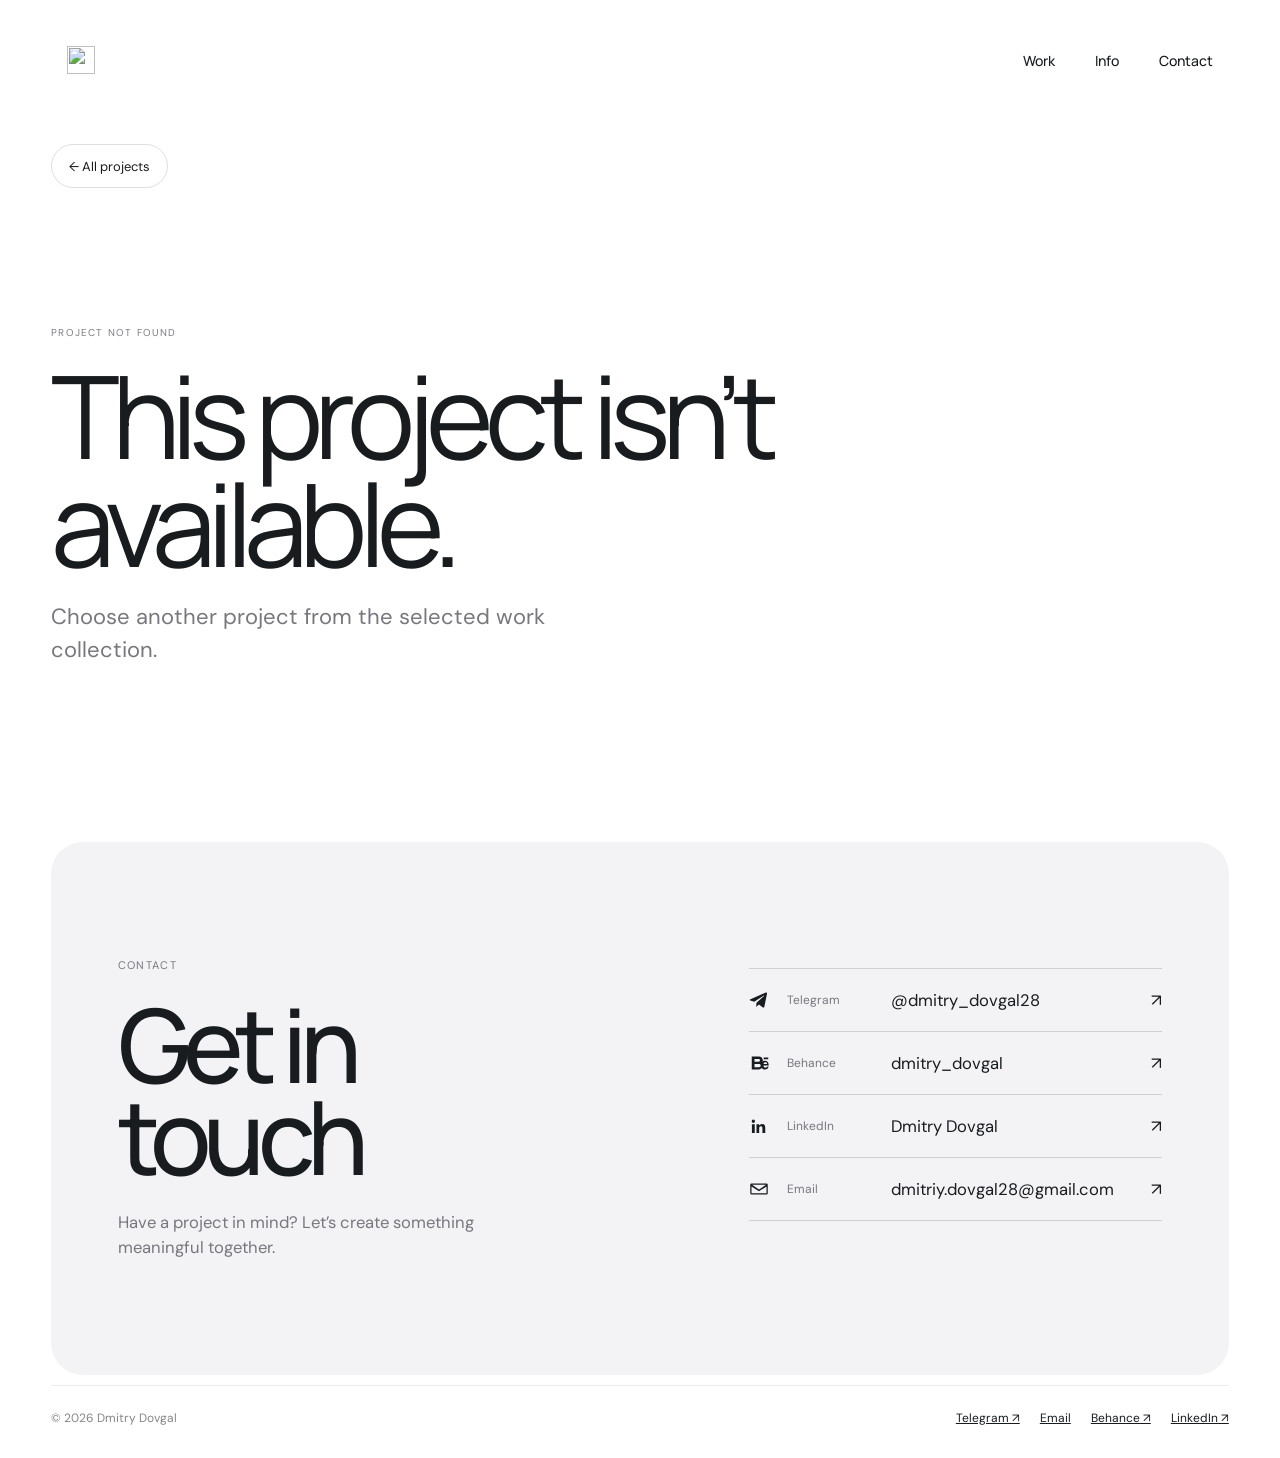
==== commit 8b123d5d: "Align Get in touch to content width; expand Split Bill case to 13 screens - Contact block now uses t" ====
--- a/case.html
+++ b/case.html
@@ -10,9 +10,9 @@
   <link rel="preconnect" href="https://fonts.googleapis.com" />
   <link rel="preconnect" href="https://fonts.gstatic.com" crossorigin />
   <link href="https://fonts.googleapis.com/css2?family=DM+Sans:wght@300;400;500;600&family=Manrope:wght@300;400;500;600&display=swap" rel="stylesheet" />
-  <link rel="stylesheet" href="./case.css" />
+  <link rel="stylesheet" href="./case.css?v=2" />
   <link rel="stylesheet" href="./cursor.css" />
-  <script src="./case.js" defer></script>
+  <script src="./case.js?v=2" defer></script>
   <script src="./cursor.js" defer></script>
 </head>
 <body>
--- a/case.css
+++ b/case.css
@@ -1,4 +1,4 @@
-:root{color-scheme:light;--ink:#191c1f;--muted:#77777d;--blue:#345de8;--pad:clamp(20px,4vw,64px);--ease:cubic-bezier(.22,1,.36,1)}*{box-sizing:border-box}html{scroll-behavior:smooth}body{margin:0;color:var(--ink);font-family:"DM Sans",sans-serif;-webkit-font-smoothing:antialiased}.case-header{height:78px;padding:0 var(--pad);display:flex;align-items:center;justify-content:space-between}.case-logo{display:flex;align-items:center;gap:11px;font-size:13px}.case-logo img{width:28px;height:28px;object-fit:contain}.case-header nav{display:flex;gap:26px;font-size:13px}.case-header a,.case-footer a{transition:color .22s ease}.case-header a:hover,.case-footer a:hover,.case-back:hover{color:var(--blue)}.case-page{padding:24px var(--pad) 100px;max-width:1800px;margin:auto}.case-back{display:inline-block;color:#77777d;font-size:13px;transition:color .22s ease}.case-intro{padding:clamp(65px,10vw,150px) 0 clamp(38px,6vw,82px);max-width:920px}.case-eyebrow{color:#7d7d83;font-size:10px;letter-spacing:.12em;text-transform:uppercase}.case-intro h1{font-family:Manrope,"DM Sans",sans-serif;font-size:clamp(48px,9vw,132px);letter-spacing:-.075em;line-height:.94;font-weight:400;margin:22px 0}.case-summary{max-width:580px;color:#77777d;font-size:clamp(16px,1.8vw,22px);line-height:1.5;margin:0}.case-cover{position:relative;margin:0;overflow:hidden;border-radius:clamp(18px,3vw,40px);background:#f1eff8;aspect-ratio:2/1}.case-cover img{width:100%;height:100%;display:block;object-fit:cover;animation:cover-in 1.1s var(--ease) both}.case-cover figcaption{position:absolute;left:clamp(20px,3vw,48px);bottom:clamp(18px,2.8vw,42px);color:white;font-size:12px;text-shadow:0 2px 10px #0006}.case-cover::after{content:"";position:absolute;inset:50% 0 0;background:linear-gradient(transparent,#0005);pointer-events:none}.case-cover figcaption{z-index:1}.case-cover--superearn{background:radial-gradient(ellipse at 20% 22%,#fff 0 5%,transparent 34%),radial-gradient(ellipse at 82% 18%,rgba(255,255,255,.9),transparent 33%),linear-gradient(155deg,#cff1ff 10%,#e4f7ff 45%,#cff1ff 100%)}.case-cover--superearn #case-image{position:absolute;left:-5%;top:5%;width:76%;height:130%;object-fit:contain}.case-cover-layer{position:absolute!important;z-index:1;object-fit:contain!important}.case-cover-welcome{right:1%;top:14%;width:43%;height:112%!important}.case-cover-mascot{right:7%;top:2%;width:23%;height:54%!important}.case-cover--superearn figcaption{color:#191c1f;text-shadow:none;z-index:4}.case-cover--superearn::after{z-index:3;background:linear-gradient(transparent,rgba(255,255,255,.35))}.case-cover--deepden #case-image{object-position:center}.case-cover--crocobit #case-image{object-position:top}.case-cover--artbot #case-image{object-position:center}.case-overview{display:grid;grid-template-columns:minmax(180px,.7fr) minmax(260px,1fr);gap:40px;padding:clamp(55px,8vw,110px) 0;border-bottom:1px solid #e9e9eb}.case-overview h2{font-family:Manrope,sans-serif;font-size:clamp(30px,4vw,56px);letter-spacing:-.06em;line-height:1;margin:16px 0}.case-overview>p{max-width:580px;color:#6e6e74;line-height:1.7;font-size:16px;margin:24px 0 0}.case-pagination{display:grid;grid-template-columns:1fr 1fr;gap:20px;padding-top:26px}.case-pagination a{display:grid;grid-template-columns:1fr auto;align-items:center;gap:10px;padding:20px 0;color:var(--ink)}.case-pagination a:last-child{text-align:right}.case-pagination span{font-size:9px;letter-spacing:.1em;color:#85858a}.case-pagination strong{font-size:22px;font-weight:400;grid-row:1/3;grid-column:2}.case-pagination a:last-child strong{grid-column:1;grid-row:1/3}.case-pagination b{font-size:15px;font-weight:500;grid-column:1}.case-pagination a:last-child b{grid-column:2}.case-footer{margin:0 var(--pad);padding:24px 0 32px;border-top:1px solid #ededed;display:flex;justify-content:space-between;color:#858589;font-size:12px}.case-footer div{display:flex;gap:20px}.case-footer a{color:var(--ink)}@keyframes cover-in{from{opacity:.3;transform:scale(1.025)}to{opacity:1;transform:scale(1)}}@media(max-width:700px){.case-header{height:64px}.case-header nav{gap:15px;font-size:12px}.case-logo span{display:none}.case-page{padding-top:16px;padding-bottom:62px}.case-intro{padding-top:80px}.case-cover{aspect-ratio:1.08/1;border-radius:20px}.case-overview{grid-template-columns:1fr;gap:4px;padding:48px 0}.case-overview>p{margin-top:8px}.case-pagination{gap:10px}.case-pagination a{padding:15px 0}.case-pagination b{font-size:13px}.case-footer{font-size:11px;gap:12px;flex-direction:column}.case-footer div{gap:15px}}@media(prefers-reduced-motion:reduce){*,*::before,*::after{animation-duration:.01ms!important;scroll-behavior:auto!important;transition-duration:.01ms!important}}
+:root{color-scheme:light;--ink:#191c1f;--muted:#77777d;--blue:#345de8;--pad:clamp(20px,4vw,64px);--ease:cubic-bezier(.22,1,.36,1)}*{box-sizing:border-box}html{scroll-behavior:smooth}body{margin:0;color:var(--ink);font-family:"DM Sans",sans-serif;-webkit-font-smoothing:antialiased}.case-header{height:78px;padding:0 var(--pad);display:flex;align-items:center;justify-content:space-between}.case-logo{display:flex;align-items:center;gap:11px;font-size:13px}.case-logo img{width:28px;height:28px;object-fit:contain}.case-header nav{display:flex;gap:26px;font-size:13px}.case-header a,.case-footer a{transition:color .22s ease}.case-header a:hover,.case-footer a:hover,.case-back:hover{color:var(--blue)}.case-page{padding:24px var(--pad) 100px;max-width:1800px;margin:auto}.case-back{display:inline-block;color:#77777d;font-size:13px;transition:color .22s ease}.case-intro{padding:clamp(65px,10vw,150px) 0 clamp(38px,6vw,82px);max-width:920px}.case-eyebrow{color:#7d7d83;font-size:10px;letter-spacing:.12em;text-transform:uppercase}.case-intro h1{font-family:Manrope,"DM Sans",sans-serif;font-size:clamp(48px,9vw,132px);letter-spacing:-.075em;line-height:.94;font-weight:400;margin:22px 0}.case-summary{max-width:580px;color:#77777d;font-size:clamp(16px,1.8vw,22px);line-height:1.5;margin:0}.case-cover{position:relative;margin:0;overflow:hidden;border-radius:clamp(18px,3vw,40px);background:#f1eff8;aspect-ratio:2/1}.case-cover img{width:100%;height:100%;display:block;object-fit:cover;animation:cover-in 1.1s var(--ease) both}.case-cover figcaption{position:absolute;left:clamp(20px,3vw,48px);bottom:clamp(18px,2.8vw,42px);color:white;font-size:12px;text-shadow:0 2px 10px #0006}.case-cover::after{content:"";position:absolute;inset:50% 0 0;background:linear-gradient(transparent,#0005);pointer-events:none}.case-cover figcaption{z-index:1}.case-cover--superearn{background:radial-gradient(ellipse at 20% 22%,#fff 0 5%,transparent 34%),radial-gradient(ellipse at 82% 18%,rgba(255,255,255,.9),transparent 33%),linear-gradient(155deg,#cff1ff 10%,#e4f7ff 45%,#cff1ff 100%)}.case-cover--superearn #case-image{position:absolute;left:-5%;top:5%;width:76%;height:130%;object-fit:contain}.case-cover-layer{position:absolute!important;z-index:1;object-fit:contain!important}.case-cover-welcome{right:1%;top:14%;width:43%;height:112%!important}.case-cover-mascot{right:7%;top:2%;width:23%;height:54%!important}.case-cover--superearn figcaption{color:#191c1f;text-shadow:none;z-index:4}.case-cover--superearn::after{z-index:3;background:linear-gradient(transparent,rgba(255,255,255,.35))}.case-cover--crocobit #case-image{object-position:top}.case-cover--artbot #case-image{object-position:center}.case-overview{display:grid;grid-template-columns:minmax(180px,.7fr) minmax(260px,1fr);gap:40px;padding:clamp(55px,8vw,110px) 0;border-bottom:1px solid #e9e9eb}.case-overview h2{font-family:Manrope,sans-serif;font-size:clamp(30px,4vw,56px);letter-spacing:-.06em;line-height:1;margin:16px 0}.case-overview>p{max-width:580px;color:#6e6e74;line-height:1.7;font-size:16px;margin:24px 0 0}.case-pagination{display:grid;grid-template-columns:1fr 1fr;gap:20px;padding-top:26px}.case-pagination a{display:grid;grid-template-columns:1fr auto;align-items:center;gap:10px;padding:20px 0;color:var(--ink)}.case-pagination a:last-child{text-align:right}.case-pagination span{font-size:9px;letter-spacing:.1em;color:#85858a}.case-pagination strong{font-size:22px;font-weight:400;grid-row:1/3;grid-column:2}.case-pagination a:last-child strong{grid-column:1;grid-row:1/3}.case-pagination b{font-size:15px;font-weight:500;grid-column:1}.case-pagination a:last-child b{grid-column:2}.case-footer{margin:0 var(--pad);padding:24px 0 32px;border-top:1px solid #ededed;display:flex;justify-content:space-between;color:#858589;font-size:12px}.case-footer div{display:flex;gap:20px}.case-footer a{color:var(--ink)}@keyframes cover-in{from{opacity:.3;transform:scale(1.025)}to{opacity:1;transform:scale(1)}}@media(max-width:700px){.case-header{height:64px}.case-header nav{gap:15px;font-size:12px}.case-logo span{display:none}.case-page{padding-top:16px;padding-bottom:62px}.case-intro{padding-top:80px}.case-cover{aspect-ratio:1.08/1;border-radius:20px}.case-overview{grid-template-columns:1fr;gap:4px;padding:48px 0}.case-overview>p{margin-top:8px}.case-pagination{gap:10px}.case-pagination a{padding:15px 0}.case-pagination b{font-size:13px}.case-footer{font-size:11px;gap:12px;flex-direction:column}.case-footer div{gap:15px}}@media(prefers-reduced-motion:reduce){*,*::before,*::after{animation-duration:.01ms!important;scroll-behavior:auto!important;transition-duration:.01ms!important}}
 
 /* BeeXpay editorial case layout */
 .case-page--beexpay .case-intro{max-width:1100px;padding-top:clamp(58px,8vw,112px);padding-bottom:clamp(42px,6vw,82px)}
@@ -236,7 +236,6 @@
 .theme-beexpay{--up-accent:#8e7df3;--up-hover-ink:#fff}
 .theme-eva-dex{--up-accent:#16ae8d;--up-hover-ink:#04150f}
 .theme-superearn{--up-accent:#ffd33d;--up-hover-ink:#171500}
-.theme-deepden{--up-accent:#7165ff;--up-hover-ink:#fff}
 .theme-crocobit{--up-accent:#19df42;--up-hover-ink:#041006}
 .theme-artbot{--up-accent:#4945f5;--up-hover-ink:#fff}
 .theme-crocobit .case-scroll-top,.theme-artbot .case-scroll-top{background:rgba(12,16,14,.76);border-color:rgba(235,245,237,.24);color:#f3f7f2}
@@ -336,7 +335,7 @@
 @media(prefers-reduced-motion:reduce){.theme-beexpay .beexpay-shot img,.theme-beexpay #case-image{transition:none;transform:none}.theme-beexpay .beexpay-shot::after{transition:none}.beexpay-lightbox{transition:none}}
 
 /* Get in touch block — identical to the home page */
-.contact-section{display:grid;grid-template-columns:minmax(0,1fr) minmax(340px,.82fr);gap:clamp(48px,10vw,180px);align-items:start;margin:0 10px 10px;padding:clamp(64px,9vw,132px) clamp(30px,5.2vw,100px);border-radius:32px;background:#f3f3f5}
+.contact-section{display:grid;grid-template-columns:minmax(0,1fr) minmax(340px,.82fr);gap:clamp(48px,10vw,180px);align-items:start;width:calc(min(100%,1800px) - 2 * var(--pad));margin:0 auto 10px;padding:clamp(64px,9vw,132px) clamp(30px,5.2vw,100px);border-radius:32px;background:#f3f3f5}
 .contact-copy{max-width:650px}
 .contact-eyebrow{margin:0 0 26px;color:#77777d;font-size:11px;letter-spacing:.12em;text-transform:uppercase}
 .contact-copy h2{margin:0;font:500 clamp(54px,8vw,112px)/.9 Manrope,"DM Sans",sans-serif;letter-spacing:-.075em}
@@ -352,7 +351,39 @@
 .contact-links>a>i{justify-self:end;font-size:17px;font-style:normal;transition:transform .35s var(--ease)}
 .contact-links>a:hover{color:#3239F1}
 .contact-links>a:hover>i{transform:translate(3px,-3px)}
-@media(max-width:760px){.contact-section{grid-template-columns:1fr;gap:44px;margin:0 10px 10px;padding:54px 24px;border-radius:24px}.contact-eyebrow{margin-bottom:20px}.contact-copy h2{font-size:clamp(58px,13vw,84px)}.contact-copy>p:last-child{margin-top:20px}.contact-links{padding-top:0}.contact-links>a{grid-template-columns:22px 68px minmax(0,1fr) 18px;gap:10px;padding:17px 0}.contact-links>a>span{font-size:11px}.contact-links>a>strong{font-size:14px}}
+@media(max-width:760px){.contact-section{grid-template-columns:1fr;gap:44px;margin:0 auto 10px;padding:54px 24px;border-radius:24px}.contact-eyebrow{margin-bottom:20px}.contact-copy h2{font-size:clamp(58px,13vw,84px)}.contact-copy>p:last-child{margin-top:20px}.contact-links{padding-top:0}.contact-links>a{grid-template-columns:22px 68px minmax(0,1fr) 18px;gap:10px;padding:17px 0}.contact-links>a>span{font-size:11px}.contact-links>a>strong{font-size:14px}}
 .contact-section{color:#191c1f}
 .contact-section a{color:inherit;text-decoration:none}
 .contact-section h2{color:#191c1f}
+
+/* Split Bill case */
+.case-page--splitbill .case-intro{max-width:1100px;padding-top:clamp(58px,8vw,112px);padding-bottom:clamp(42px,6vw,82px)}
+.case-page--splitbill .case-intro h1{font-size:clamp(58px,10vw,144px);margin:18px 0 24px}
+.case-page--splitbill .case-cover{aspect-ratio:auto;border-radius:clamp(18px,2.4vw,34px);background:#FFEDE7;box-shadow:0 26px 90px #a8340f1c}
+.case-page--splitbill .case-cover img{height:auto;object-fit:contain}
+.case-page--splitbill .case-cover::after,.case-page--splitbill .case-cover figcaption{display:none}
+.case-page--splitbill .case-overview{border-bottom:0;padding:clamp(62px,9vw,132px) 0 clamp(58px,8vw,110px)}
+.case-page--splitbill .case-overview>p{max-width:unset}
+.case-page--splitbill .case-overview h2,.case-page--splitbill .splitbill-brief h2,.case-page--splitbill .splitbill-deliverables h2,.case-page--splitbill .splitbill-gallery-heading h2{font-family:Manrope,"DM Sans",sans-serif;font-size:clamp(38px,4.4vw,64px);font-weight:600;letter-spacing:-.06em;line-height:.98;margin:16px 0 0}
+.case-page--splitbill .case-overview,.case-page--splitbill .splitbill-brief,.case-page--splitbill .splitbill-deliverables{grid-template-columns:minmax(0,.8fr) minmax(0,1fr);column-gap:clamp(32px,6vw,92px);align-items:start}
+.case-page--splitbill .case-overview>p,.splitbill-brief-copy,.case-page--splitbill .splitbill-deliverables .splitbill-list{max-width:unset;padding-top:40px;margin-top:0;color:#6e6e74;font-size:16px;line-height:1.7;font-weight:400}
+.splitbill-details{border-top:1px solid #e9e9eb}
+.splitbill-brief,.splitbill-deliverables{display:grid;padding:clamp(62px,9vw,128px) 0;border-bottom:1px solid #e9e9eb}
+.splitbill-brief-copy p{margin:0 0 18px}
+.splitbill-list{list-style:none;margin:0;padding-left:0;display:grid;grid-template-columns:1fr;gap:14px}
+.splitbill-list li{position:relative;padding-left:18px}
+.splitbill-list li::before{content:"";position:absolute;left:0;top:.68em;width:5px;height:5px;border-radius:50%;background:#FF7751}
+.splitbill-gallery{padding-top:clamp(64px,9vw,128px)}
+.splitbill-gallery-heading{margin-bottom:clamp(30px,5vw,68px)}
+.splitbill-gallery-heading h2{margin-top:0!important}
+.splitbill-shot{margin:0 0 clamp(34px,5vw,70px)}
+.splitbill-shot img{display:block;width:100%;height:auto;border-radius:clamp(14px,2vw,28px);background:#FFEDE7;box-shadow:0 24px 80px #a8340f14}
+.case-page--splitbill .splitbill-shot img{width:100%;max-width:100%;height:auto;object-fit:cover}
+.splitbill-shot.reveal-on-scroll{opacity:0;transform:translateY(28px);transition:opacity .8s var(--ease),transform .8s var(--ease)}
+.splitbill-shot.reveal-on-scroll.is-visible{opacity:1;transform:translateY(0)}
+@media(max-width:760px){.case-page--splitbill .case-intro{padding-top:70px}.case-page--splitbill .case-intro h1{font-size:clamp(58px,16vw,94px)}.case-page--splitbill .case-overview,.case-page--splitbill .splitbill-brief,.case-page--splitbill .splitbill-deliverables{grid-template-columns:1fr;gap:24px}.case-page--splitbill .case-overview>p,.case-page--splitbill .splitbill-brief-copy,.case-page--splitbill .splitbill-deliverables .splitbill-list{padding-top:0;font-size:15px}}
+@media(prefers-reduced-motion:reduce){.splitbill-shot.reveal-on-scroll{opacity:1;transform:none}}
+body.theme-splitbill{--blue:#FF7751;background:#FBFAF6}
+.theme-splitbill .case-header .main-nav a:hover,.theme-splitbill .case-footer a:hover{color:#FF7751}
+.theme-splitbill .case-back:hover,.theme-splitbill .case-back:focus-visible,.theme-splitbill .beexpay-live-link:hover{background:#FF7751!important;border-color:#FF7751!important;color:#0b0b0b!important}
+.theme-splitbill{--up-accent:#FF7751;--up-hover-ink:#0b0b0b}
